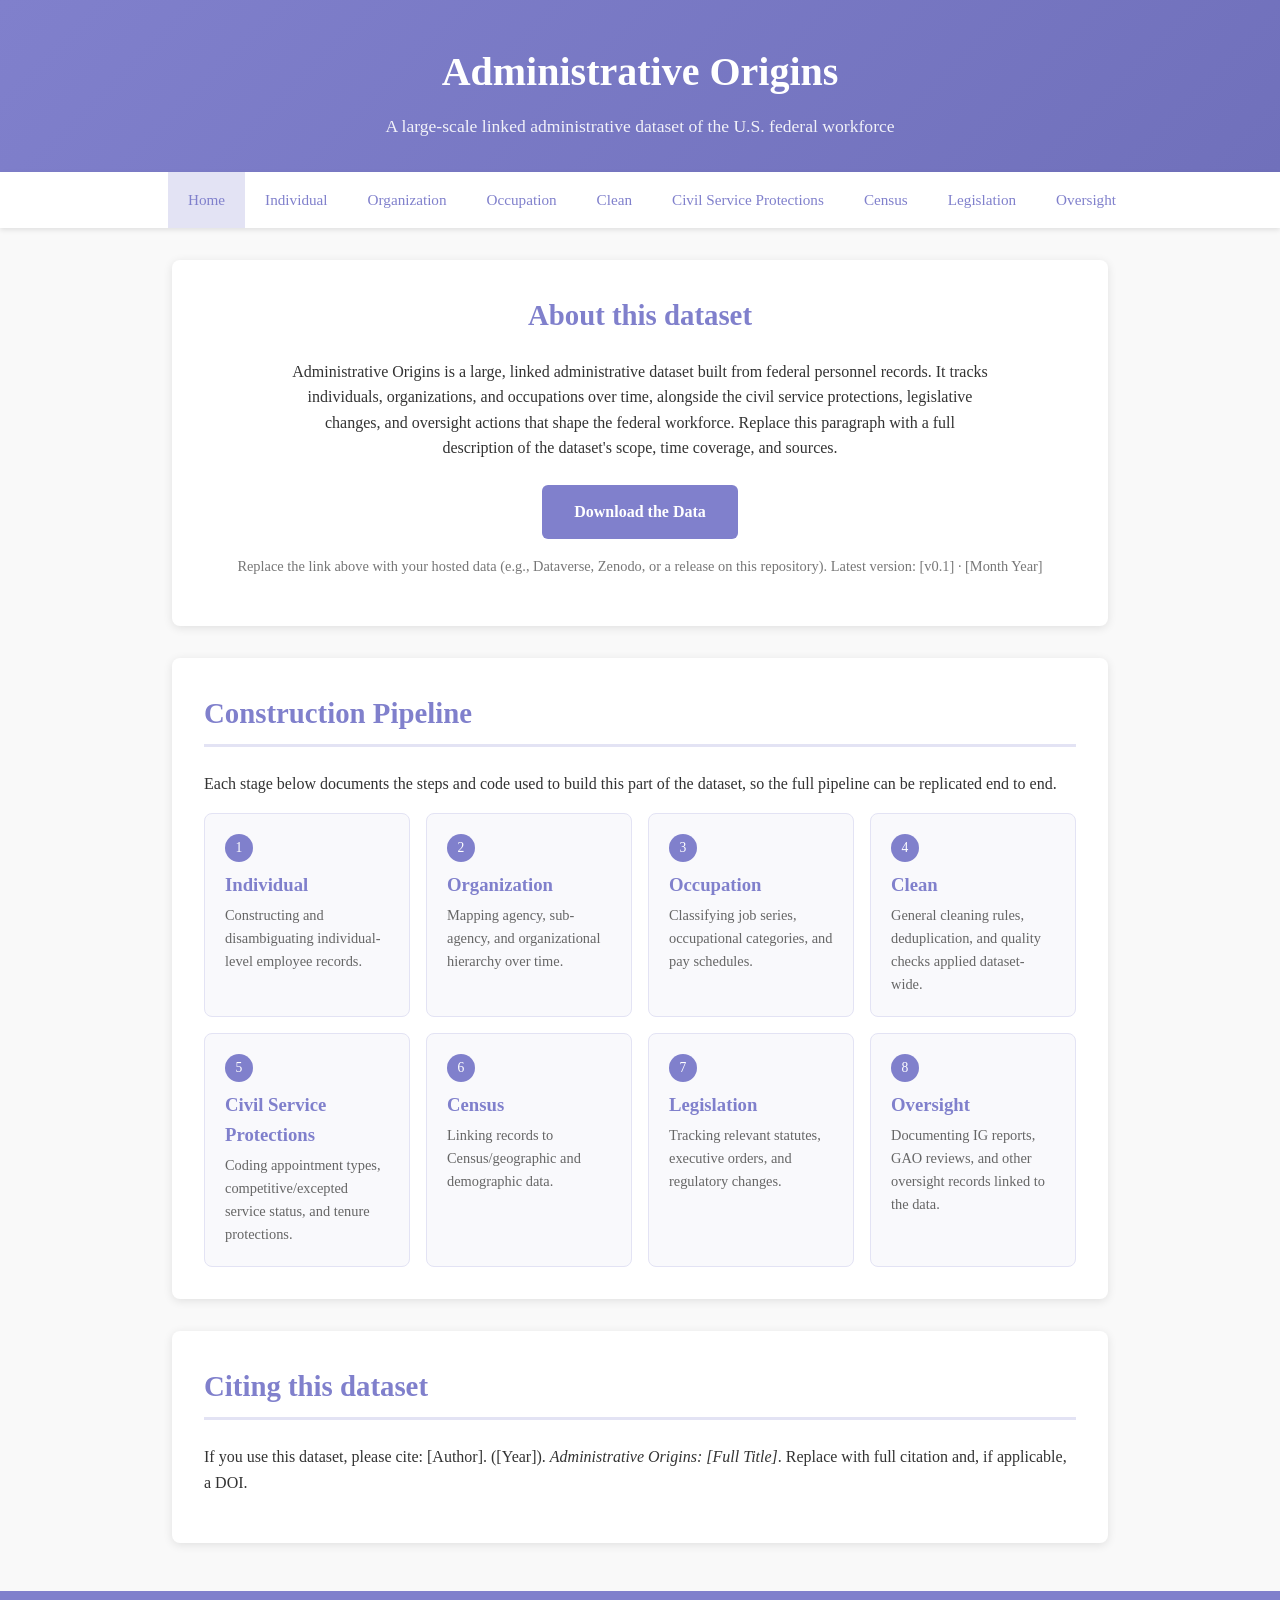
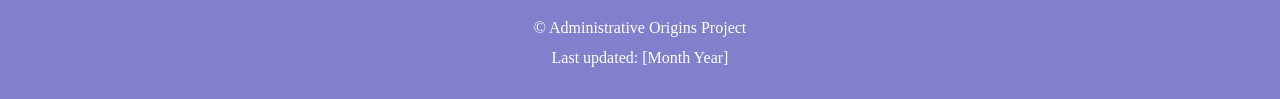
==== index.html @ 8d023865 "Create index.html" ====
<!DOCTYPE html>
<html lang="en">
<head>
    <meta charset="UTF-8">
    <meta name="viewport" content="width=device-width, initial-scale=1.0">
    <title>Administrative Origins - Home</title>
    <link rel="stylesheet" href="style.css">
</head>
<body>
    <header>
        <div class="container">
            <h1>Administrative Origins</h1>
            <p>A large-scale linked administrative dataset of the U.S. federal workforce</p>
        </div>
    </header>

    <nav>
        <ul>
            <li><a href="index.html" class="active">Home</a></li>
            <li><a href="individual.html">Individual</a></li>
            <li><a href="organization.html">Organization</a></li>
            <li><a href="occupation.html">Occupation</a></li>
            <li><a href="clean.html">Clean</a></li>
            <li><a href="civil-service-protections.html">Civil Service Protections</a></li>
            <li><a href="census.html">Census</a></li>
            <li><a href="legislation.html">Legislation</a></li>
            <li><a href="oversight.html">Oversight</a></li>
        </ul>
    </nav>

    <div class="container">
        <section style="text-align:center;">
            <h2 style="border-bottom:none; margin-bottom:0.75rem;">About this dataset</h2>
            <p style="max-width:700px; margin:0 auto 1.5rem;">Administrative Origins is a large, linked administrative dataset built from federal personnel records. It tracks individuals, organizations, and occupations over time, alongside the civil service protections, legislative changes, and oversight actions that shape the federal workforce. Replace this paragraph with a full description of the dataset's scope, time coverage, and sources.</p>
            <a class="btn" href="#" id="download-link">Download the Data</a>
            <p style="margin-top:1rem; font-size:0.9rem; color:#777;">Replace the link above with your hosted data (e.g., Dataverse, Zenodo, or a release on this repository). Latest version: [v0.1] &middot; [Month Year]</p>
        </section>

        <section>
            <h2>Construction Pipeline</h2>
            <p>Each stage below documents the steps and code used to build this part of the dataset, so the full pipeline can be replicated end to end.</p>
            <div class="pipeline-grid">
            <a class="pipeline-card" href="individual.html">
                <span class="step-num">1</span>
                <h3>Individual</h3>
                <p>Constructing and disambiguating individual-level employee records.</p>
            </a>
            <a class="pipeline-card" href="organization.html">
                <span class="step-num">2</span>
                <h3>Organization</h3>
                <p>Mapping agency, sub-agency, and organizational hierarchy over time.</p>
            </a>
            <a class="pipeline-card" href="occupation.html">
                <span class="step-num">3</span>
                <h3>Occupation</h3>
                <p>Classifying job series, occupational categories, and pay schedules.</p>
            </a>
            <a class="pipeline-card" href="clean.html">
                <span class="step-num">4</span>
                <h3>Clean</h3>
                <p>General cleaning rules, deduplication, and quality checks applied dataset-wide.</p>
            </a>
            <a class="pipeline-card" href="civil-service-protections.html">
                <span class="step-num">5</span>
                <h3>Civil Service Protections</h3>
                <p>Coding appointment types, competitive/excepted service status, and tenure protections.</p>
            </a>
            <a class="pipeline-card" href="census.html">
                <span class="step-num">6</span>
                <h3>Census</h3>
                <p>Linking records to Census/geographic and demographic data.</p>
            </a>
            <a class="pipeline-card" href="legislation.html">
                <span class="step-num">7</span>
                <h3>Legislation</h3>
                <p>Tracking relevant statutes, executive orders, and regulatory changes.</p>
            </a>
            <a class="pipeline-card" href="oversight.html">
                <span class="step-num">8</span>
                <h3>Oversight</h3>
                <p>Documenting IG reports, GAO reviews, and other oversight records linked to the data.</p>
            </a>
            </div>
        </section>

        <section>
            <h2>Citing this dataset</h2>
            <p>If you use this dataset, please cite: [Author]. ([Year]). <em>Administrative Origins: [Full Title]</em>. Replace with full citation and, if applicable, a DOI.</p>
        </section>

    </div>

    <footer>
        <div class="container">
            <p>&copy; Administrative Origins Project</p>
            <p>Last updated: [Month Year]</p>
        </div>
    </footer>
</body>
</html>
---- style.css ----
* {
    margin: 0;
    padding: 0;
    box-sizing: border-box;
}

body {
    font-family: 'Cambria Math', 'Cambria', serif;
    line-height: 1.6;
    color: #333;
    background-color: #f9f9f9;
}

p {
    margin-bottom: 1rem;
}

a {
    color: #8080cc;
    text-decoration: none;
}

a:hover {
    text-decoration: underline;
}

header {
    background: linear-gradient(135deg, #8080cc 0%, #7070bb 100%);
    color: white;
    padding: 2.5rem 0 2rem;
    box-shadow: 0 1px 3px rgba(0,0,0,0.1);
    text-align: center;
}

.container {
    max-width: 1000px;
    margin: 0 auto;
    padding: 0 2rem;
}

header h1 {
    font-size: 2.5rem;
    margin-bottom: 0.5rem;
}

header p {
    font-size: 1.1rem;
    opacity: 0.9;
    margin-bottom: 0;
}

nav {
    background-color: white;
    box-shadow: 0 2px 5px rgba(0,0,0,0.1);
    position: sticky;
    top: 0;
    z-index: 100;
}

nav ul {
    list-style: none;
    display: flex;
    justify-content: center;
    flex-wrap: wrap;
}

nav li {
    margin: 0;
}

nav a {
    display: block;
    padding: 1rem 1.25rem;
    color: #8080cc;
    text-decoration: none;
    transition: background-color 0.3s, color 0.3s;
    font-weight: 500;
    font-size: 0.95rem;
}

nav a:hover, nav a.active {
    background-color: #e3e3f4;
    color: #8080cc;
}

section {
    background: white;
    margin: 2rem auto;
    padding: 2rem;
    border-radius: 8px;
    box-shadow: 0 2px 10px rgba(0,0,0,0.1);
}

h2 {
    color: #8080cc;
    border-bottom: 3px solid #e3e3f4;
    padding-bottom: 0.5rem;
    margin-bottom: 1.5rem;
    font-size: 1.8rem;
}

h3 {
    color: #8080cc;
    margin-top: 1rem;
    margin-bottom: 0.5rem;
}

ol, ul {
    margin: 0 0 1rem 1.5rem;
}

li {
    margin-bottom: 0.5rem;
}

code {
    background: #f0f0f8;
    padding: 0.15rem 0.4rem;
    border-radius: 4px;
    font-family: 'Consolas', 'Monaco', monospace;
    font-size: 0.9em;
    color: #5555aa;
}

pre {
    background: #2d2d3a;
    color: #e3e3f4;
    padding: 1.25rem;
    border-radius: 8px;
    overflow-x: auto;
    margin-bottom: 1rem;
}

pre code {
    background: none;
    color: inherit;
    padding: 0;
    font-size: 0.9rem;
}

.btn {
    display: inline-block;
    background: #8080cc;
    color: white;
    padding: 0.9rem 2rem;
    border-radius: 6px;
    font-weight: 600;
    text-decoration: none;
    transition: background-color 0.2s;
}

.btn:hover {
    background: #6a6ab8;
    text-decoration: none;
}

.pipeline-grid {
    display: grid;
    grid-template-columns: repeat(auto-fit, minmax(200px, 1fr));
    gap: 1rem;
    margin-top: 1rem;
}

.pipeline-card {
    display: block;
    background: #f9f9fc;
    border: 1px solid #e3e3f4;
    border-radius: 8px;
    padding: 1.25rem;
    color: #333;
    transition: box-shadow 0.2s, transform 0.2s;
}

.pipeline-card:hover {
    box-shadow: 0 4px 12px rgba(128,128,204,0.25);
    transform: translateY(-2px);
    text-decoration: none;
}

.pipeline-card .step-num {
    display: inline-block;
    background: #8080cc;
    color: white;
    width: 1.75rem;
    height: 1.75rem;
    border-radius: 50%;
    text-align: center;
    line-height: 1.75rem;
    font-size: 0.85rem;
    margin-bottom: 0.5rem;
}

.pipeline-card h3 {
    margin-top: 0;
    margin-bottom: 0.25rem;
}

.pipeline-card p {
    margin-bottom: 0;
    font-size: 0.9rem;
    color: #666;
}

.status-badge {
    display: inline-block;
    font-size: 0.75rem;
    font-weight: 600;
    padding: 0.2rem 0.6rem;
    border-radius: 12px;
    background: #e3e3f4;
    color: #6a6ab8;
    margin-left: 0.5rem;
    vertical-align: middle;
}

footer {
    background-color: #8080cc;
    color: white;
    text-align: center;
    padding: 1.5rem 0;
    margin-top: 3rem;
}

footer p {
    margin-bottom: 0.25rem;
}

@media (max-width: 768px) {
    header h1 {
        font-size: 2rem;
    }

    nav ul {
        flex-direction: column;
    }

    nav a {
        border-bottom: 1px solid #eee;
    }
}
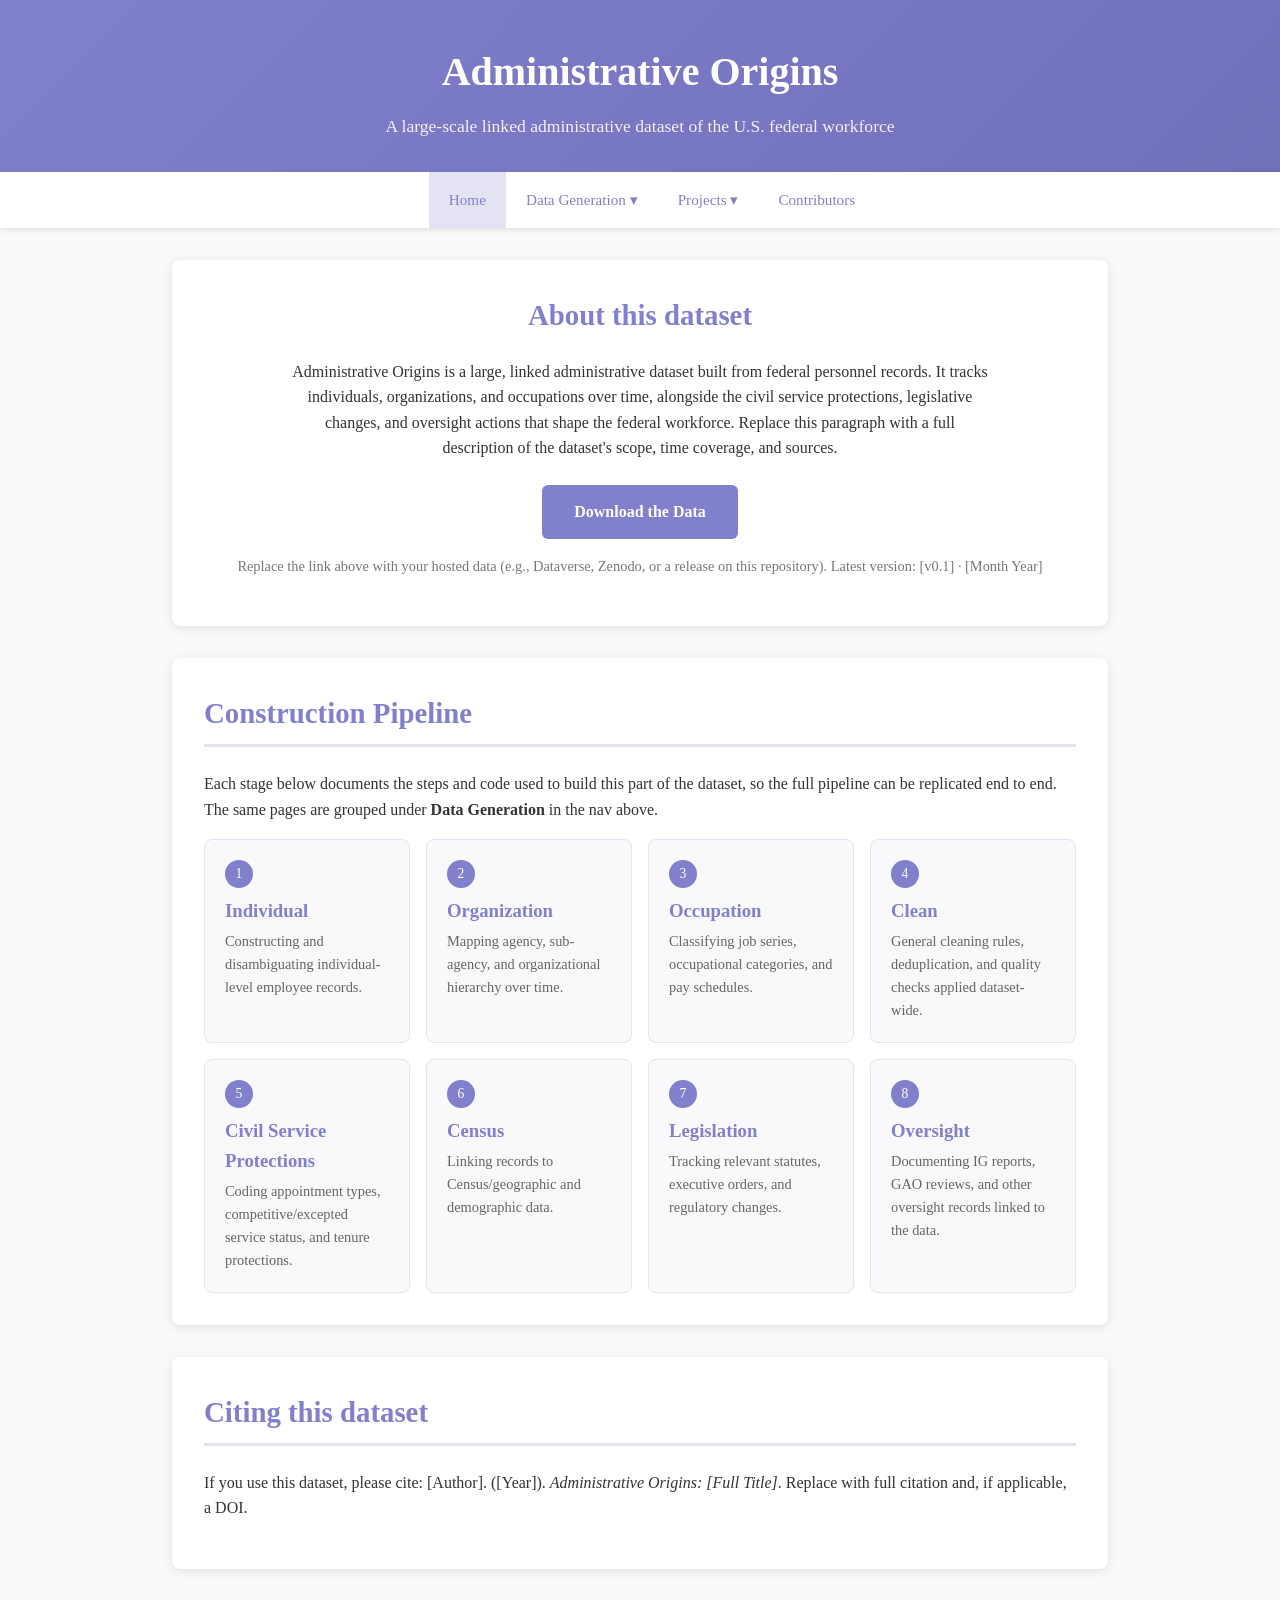
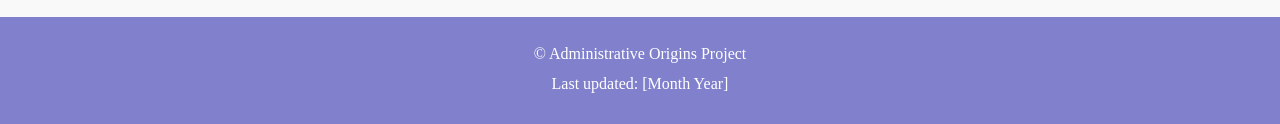
==== commit 1d041d1f: "Update index.html" ====
--- a/index.html
+++ b/index.html
@@ -17,14 +17,26 @@
     <nav>
         <ul>
             <li><a href="index.html" class="active">Home</a></li>
-            <li><a href="individual.html">Individual</a></li>
-            <li><a href="organization.html">Organization</a></li>
-            <li><a href="occupation.html">Occupation</a></li>
-            <li><a href="clean.html">Clean</a></li>
-            <li><a href="civil-service-protections.html">Civil Service Protections</a></li>
-            <li><a href="census.html">Census</a></li>
-            <li><a href="legislation.html">Legislation</a></li>
-            <li><a href="oversight.html">Oversight</a></li>
+            <li class="dropdown">
+                <span class="dropdown-toggle">Data Generation &#9662;</span>
+                <ul class="dropdown-menu">
+                    <li><a href="individual.html">Individual</a></li>
+                    <li><a href="organization.html">Organization</a></li>
+                    <li><a href="occupation.html">Occupation</a></li>
+                    <li><a href="clean.html">Clean</a></li>
+                    <li><a href="civil-service-protections.html">Civil Service Protections</a></li>
+                    <li><a href="census.html">Census</a></li>
+                    <li><a href="legislation.html">Legislation</a></li>
+                    <li><a href="oversight.html">Oversight</a></li>
+                </ul>
+            </li>
+            <li class="dropdown">
+                <span class="dropdown-toggle">Projects &#9662;</span>
+                <ul class="dropdown-menu">
+                    <li><a href="papers/example-paper.html">[Paper Title]</a></li>
+                </ul>
+            </li>
+            <li><a href="contributors.html">Contributors</a></li>
         </ul>
     </nav>
 
@@ -38,7 +50,7 @@
 
         <section>
             <h2>Construction Pipeline</h2>
-            <p>Each stage below documents the steps and code used to build this part of the dataset, so the full pipeline can be replicated end to end.</p>
+            <p>Each stage below documents the steps and code used to build this part of the dataset, so the full pipeline can be replicated end to end. The same pages are grouped under <strong>Data Generation</strong> in the nav above.</p>
             <div class="pipeline-grid">
             <a class="pipeline-card" href="individual.html">
                 <span class="step-num">1</span>
@@ -98,4 +110,3 @@
     </footer>
 </body>
 </html>
-
--- a/style.css
+++ b/style.css
@@ -68,7 +68,7 @@
     margin: 0;
 }
 
-nav a {
+nav a, .dropdown-toggle {
     display: block;
     padding: 1rem 1.25rem;
     color: #8080cc;
@@ -76,11 +76,47 @@
     transition: background-color 0.3s, color 0.3s;
     font-weight: 500;
     font-size: 0.95rem;
-}
-
-nav a:hover, nav a.active {
+    cursor: pointer;
+    user-select: none;
+}
+
+nav a:hover, nav a.active,
+.dropdown-toggle:hover, .dropdown.active > .dropdown-toggle {
     background-color: #e3e3f4;
     color: #8080cc;
+}
+
+.dropdown {
+    position: relative;
+}
+
+.dropdown-menu {
+    display: none;
+    position: absolute;
+    top: 100%;
+    left: 0;
+    background: white;
+    min-width: 240px;
+    box-shadow: 0 8px 20px rgba(0,0,0,0.15);
+    border-radius: 0 0 8px 8px;
+    overflow: hidden;
+    list-style: none;
+    z-index: 200;
+}
+
+.dropdown:hover .dropdown-menu,
+.dropdown:focus-within .dropdown-menu {
+    display: block;
+}
+
+.dropdown-menu li {
+    margin: 0;
+}
+
+.dropdown-menu a {
+    padding: 0.75rem 1.25rem;
+    white-space: nowrap;
+    font-size: 0.9rem;
 }
 
 section {
@@ -152,6 +188,77 @@
 .btn:hover {
     background: #6a6ab8;
     text-decoration: none;
+}
+
+.btn-outline {
+    background: transparent;
+    color: #8080cc;
+    border: 2px solid #8080cc;
+    padding: calc(0.9rem - 2px) calc(2rem - 2px);
+}
+
+.btn-outline:hover {
+    background: #e3e3f4;
+    color: #6a6ab8;
+}
+
+.btn-row {
+    display: flex;
+    flex-wrap: wrap;
+    gap: 1rem;
+    margin: 1rem 0;
+}
+
+.people-grid {
+    display: grid;
+    grid-template-columns: repeat(auto-fit, minmax(220px, 1fr));
+    gap: 1.5rem;
+    margin-top: 1rem;
+}
+
+.person-card {
+    text-align: center;
+    background: #f9f9fc;
+    border: 1px solid #e3e3f4;
+    border-radius: 8px;
+    padding: 1.5rem 1.25rem;
+}
+
+.person-avatar {
+    width: 72px;
+    height: 72px;
+    border-radius: 50%;
+    background: #8080cc;
+    color: white;
+    display: flex;
+    align-items: center;
+    justify-content: center;
+    font-size: 1.3rem;
+    font-weight: 700;
+    margin: 0 auto 0.75rem;
+}
+
+.person-card h3 {
+    margin-top: 0;
+    margin-bottom: 0.25rem;
+}
+
+.person-role {
+    font-size: 0.9rem;
+    color: #666;
+    margin-bottom: 0.25rem;
+}
+
+.person-bio {
+    font-size: 0.9rem;
+    color: #444;
+    margin-top: 0.5rem;
+    margin-bottom: 0.5rem;
+}
+
+.person-contact {
+    margin-bottom: 0;
+    font-size: 0.85rem;
 }
 
 .pipeline-grid {
@@ -234,7 +341,19 @@
         flex-direction: column;
     }
 
-    nav a {
+    nav a, .dropdown-toggle {
         border-bottom: 1px solid #eee;
     }
-}
+
+    .dropdown-menu {
+        display: block;
+        position: static;
+        box-shadow: none;
+        border-radius: 0;
+        background: #f9f9fc;
+    }
+
+    .dropdown-menu a {
+        padding-left: 2.5rem;
+    }
+}
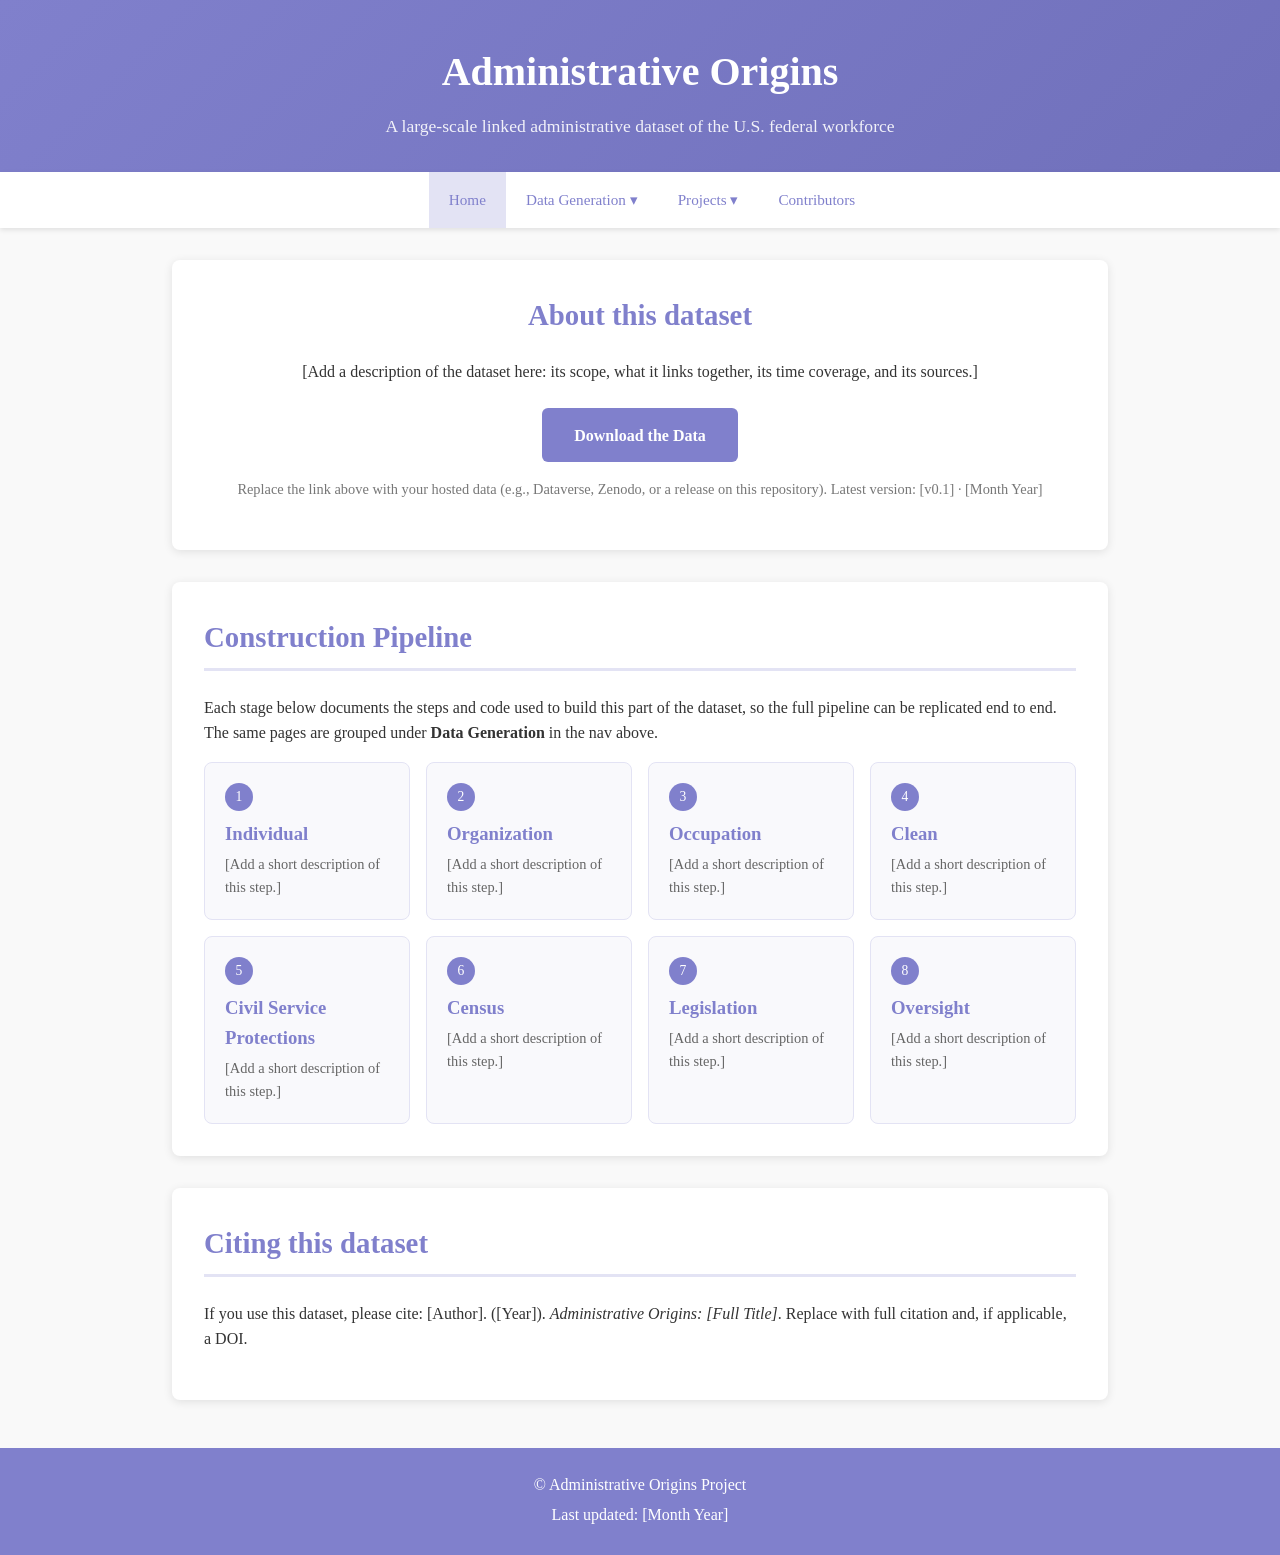
==== commit 8c271449: "Update index.html" ====
--- a/index.html
+++ b/index.html
@@ -43,7 +43,7 @@
     <div class="container">
         <section style="text-align:center;">
             <h2 style="border-bottom:none; margin-bottom:0.75rem;">About this dataset</h2>
-            <p style="max-width:700px; margin:0 auto 1.5rem;">Administrative Origins is a large, linked administrative dataset built from federal personnel records. It tracks individuals, organizations, and occupations over time, alongside the civil service protections, legislative changes, and oversight actions that shape the federal workforce. Replace this paragraph with a full description of the dataset's scope, time coverage, and sources.</p>
+            <p style="max-width:700px; margin:0 auto 1.5rem;">[Add a description of the dataset here: its scope, what it links together, its time coverage, and its sources.]</p>
             <a class="btn" href="#" id="download-link">Download the Data</a>
             <p style="margin-top:1rem; font-size:0.9rem; color:#777;">Replace the link above with your hosted data (e.g., Dataverse, Zenodo, or a release on this repository). Latest version: [v0.1] &middot; [Month Year]</p>
         </section>
@@ -55,42 +55,42 @@
             <a class="pipeline-card" href="individual.html">
                 <span class="step-num">1</span>
                 <h3>Individual</h3>
-                <p>Constructing and disambiguating individual-level employee records.</p>
+                <p>[Add a short description of this step.]</p>
             </a>
             <a class="pipeline-card" href="organization.html">
                 <span class="step-num">2</span>
                 <h3>Organization</h3>
-                <p>Mapping agency, sub-agency, and organizational hierarchy over time.</p>
+                <p>[Add a short description of this step.]</p>
             </a>
             <a class="pipeline-card" href="occupation.html">
                 <span class="step-num">3</span>
                 <h3>Occupation</h3>
-                <p>Classifying job series, occupational categories, and pay schedules.</p>
+                <p>[Add a short description of this step.]</p>
             </a>
             <a class="pipeline-card" href="clean.html">
                 <span class="step-num">4</span>
                 <h3>Clean</h3>
-                <p>General cleaning rules, deduplication, and quality checks applied dataset-wide.</p>
+                <p>[Add a short description of this step.]</p>
             </a>
             <a class="pipeline-card" href="civil-service-protections.html">
                 <span class="step-num">5</span>
                 <h3>Civil Service Protections</h3>
-                <p>Coding appointment types, competitive/excepted service status, and tenure protections.</p>
+                <p>[Add a short description of this step.]</p>
             </a>
             <a class="pipeline-card" href="census.html">
                 <span class="step-num">6</span>
                 <h3>Census</h3>
-                <p>Linking records to Census/geographic and demographic data.</p>
+                <p>[Add a short description of this step.]</p>
             </a>
             <a class="pipeline-card" href="legislation.html">
                 <span class="step-num">7</span>
                 <h3>Legislation</h3>
-                <p>Tracking relevant statutes, executive orders, and regulatory changes.</p>
+                <p>[Add a short description of this step.]</p>
             </a>
             <a class="pipeline-card" href="oversight.html">
                 <span class="step-num">8</span>
                 <h3>Oversight</h3>
-                <p>Documenting IG reports, GAO reviews, and other oversight records linked to the data.</p>
+                <p>[Add a short description of this step.]</p>
             </a>
             </div>
         </section>
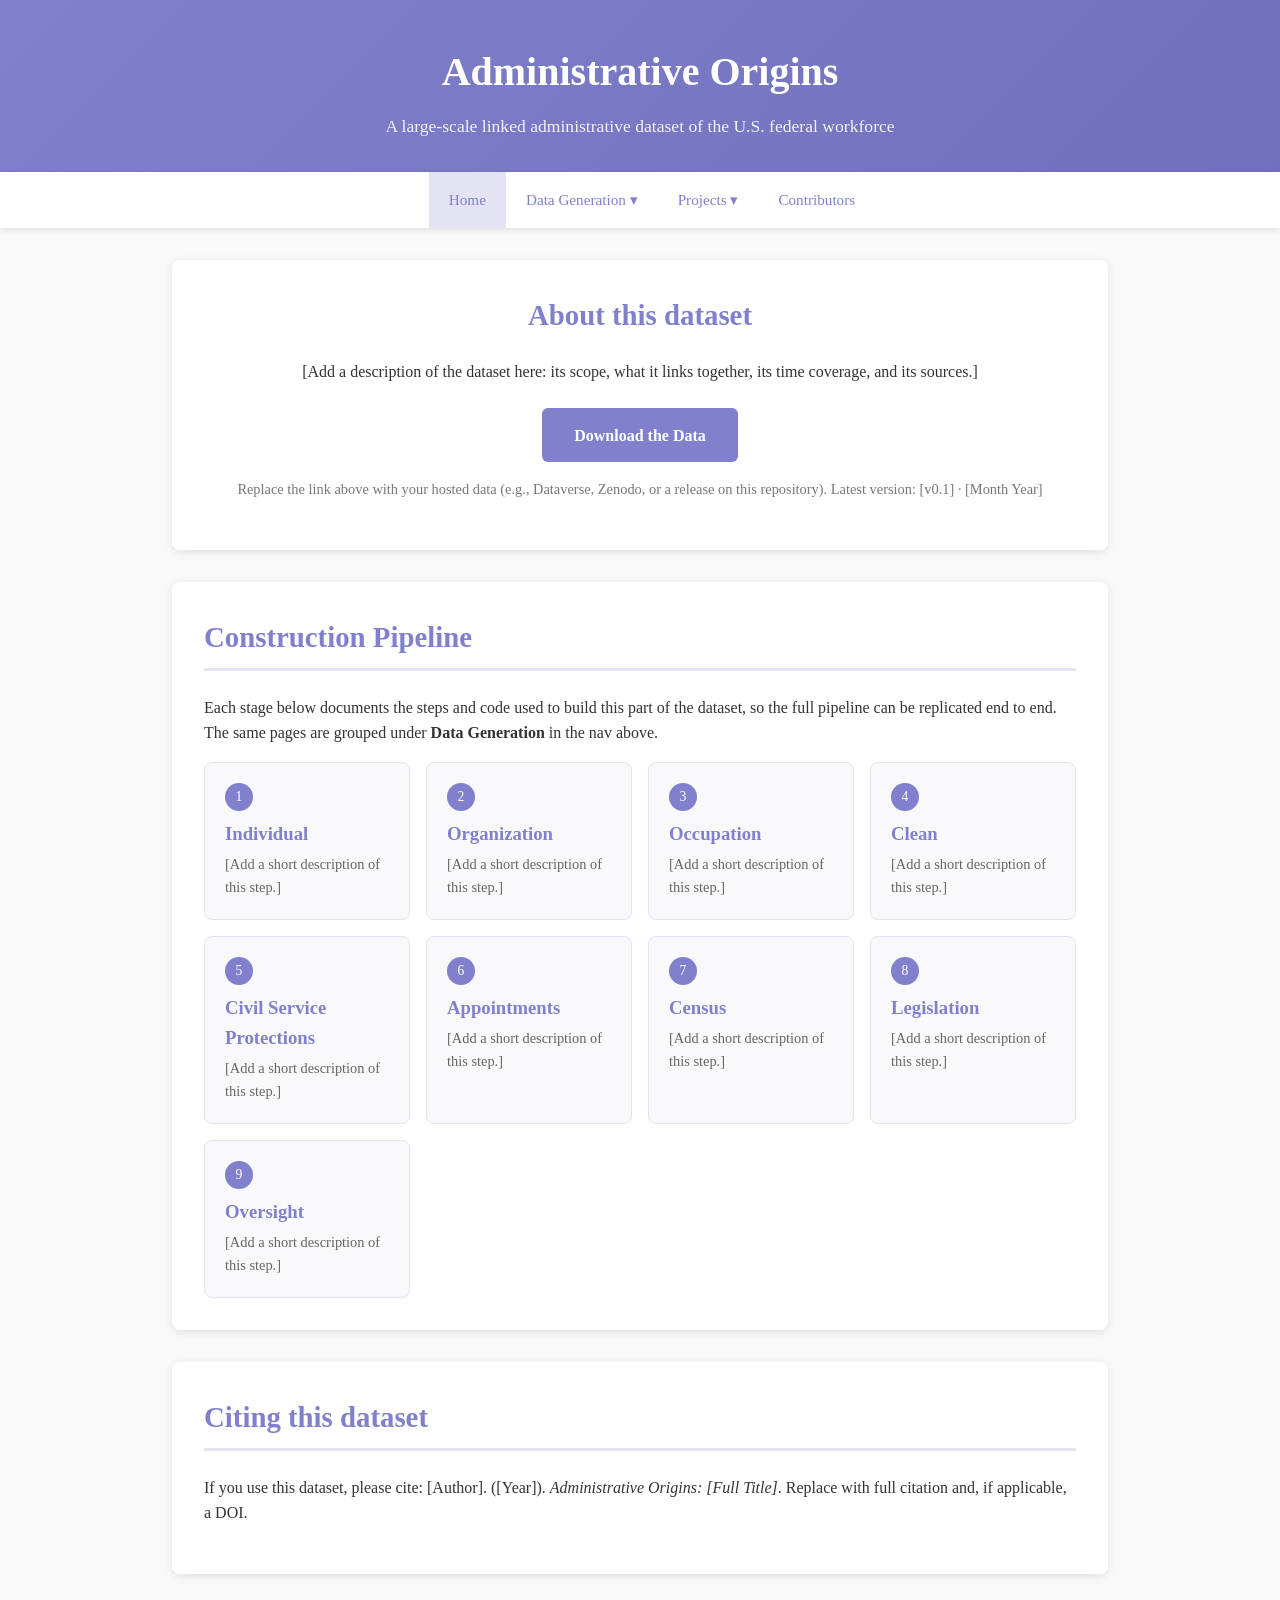
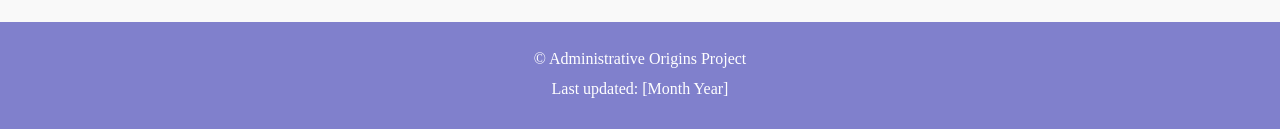
==== commit 8bee6882: "Create "Appointments"" ====
--- a/index.html
+++ b/index.html
@@ -25,6 +25,7 @@
                     <li><a href="occupation.html">Occupation</a></li>
                     <li><a href="clean.html">Clean</a></li>
                     <li><a href="civil-service-protections.html">Civil Service Protections</a></li>
+                    <li><a href="appointments.html">Appointments</a></li>
                     <li><a href="census.html">Census</a></li>
                     <li><a href="legislation.html">Legislation</a></li>
                     <li><a href="oversight.html">Oversight</a></li>
@@ -77,18 +78,23 @@
                 <h3>Civil Service Protections</h3>
                 <p>[Add a short description of this step.]</p>
             </a>
+            <a class="pipeline-card" href="appointments.html">
+                <span class="step-num">6</span>
+                <h3>Appointments</h3>
+                <p>[Add a short description of this step.]</p>
+            </a>
             <a class="pipeline-card" href="census.html">
-                <span class="step-num">6</span>
+                <span class="step-num">7</span>
                 <h3>Census</h3>
                 <p>[Add a short description of this step.]</p>
             </a>
             <a class="pipeline-card" href="legislation.html">
-                <span class="step-num">7</span>
+                <span class="step-num">8</span>
                 <h3>Legislation</h3>
                 <p>[Add a short description of this step.]</p>
             </a>
             <a class="pipeline-card" href="oversight.html">
-                <span class="step-num">8</span>
+                <span class="step-num">9</span>
                 <h3>Oversight</h3>
                 <p>[Add a short description of this step.]</p>
             </a>
